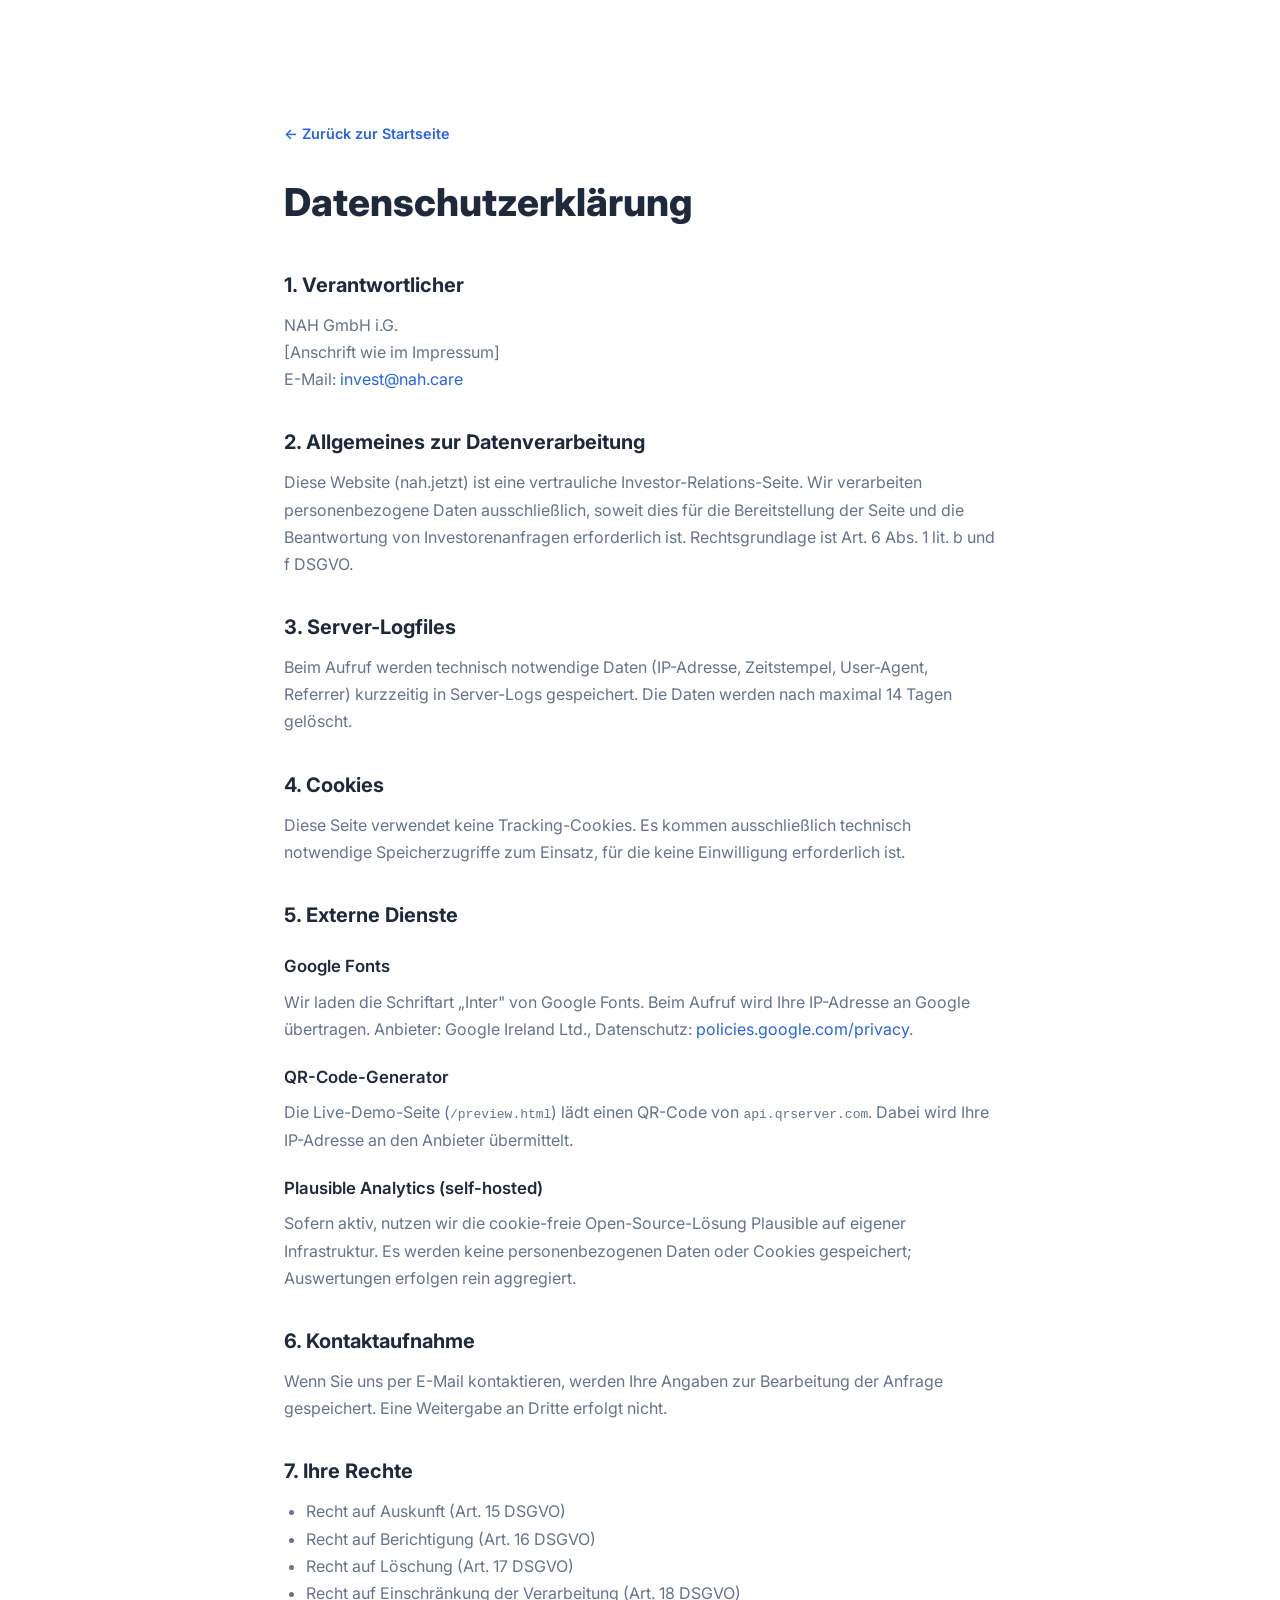
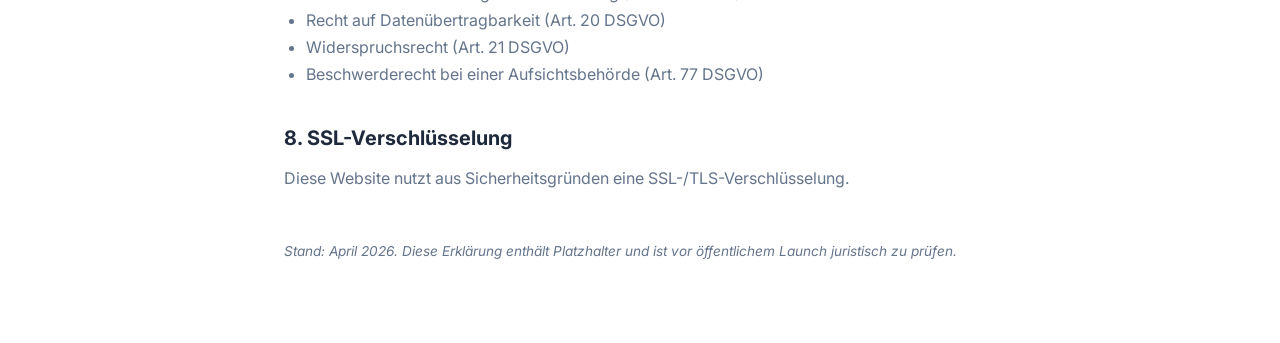
==== datenschutz.html @ 75544317 "Legal pages, OG image, demo mode, Plausible, CI, CLAUDE.md - impressum.html + datenschutz.html (plac" ====
<!DOCTYPE html>
<html lang="de">
<head>
  <meta charset="UTF-8">
  <meta name="viewport" content="width=device-width, initial-scale=1.0">
  <title>Datenschutz | NAH</title>
  <meta name="robots" content="noindex, nofollow">
  <link rel="canonical" href="https://nah.jetzt/datenschutz.html">
  <link href="https://fonts.googleapis.com/css2?family=Inter:wght@400;600;700;800&display=swap" rel="stylesheet">
  <link rel="stylesheet" href="styles.css?v=2">
  <link rel="icon" href="data:image/svg+xml,<svg xmlns='http://www.w3.org/2000/svg' viewBox='0 0 100 100'><text y='.9em' font-size='90'>🚨</text></svg>">
  <style>
    .legal { max-width: 760px; margin: 0 auto; padding: 120px 24px 80px; }
    .legal h1 { font-size: 2.4rem; font-weight: 800; margin-bottom: 24px; }
    .legal h2 { font-size: 1.25rem; font-weight: 700; margin: 32px 0 10px; }
    .legal h3 { font-size: 1.05rem; font-weight: 600; margin: 20px 0 8px; }
    .legal p, .legal li { color: var(--text-muted); line-height: 1.7; }
    .legal ul { padding-left: 22px; margin: 8px 0 12px; }
    .legal a { color: var(--accent); }
    .back { display: inline-block; margin-bottom: 24px; color: var(--text-muted); font-weight: 600; font-size: .9rem; }
    .back::before { content: '← '; }
  </style>
</head>
<body>
  <a href="#main" class="skip-link">Zum Inhalt springen</a>
  <main id="main" class="legal">
    <a class="back" href="index.html">Zurück zur Startseite</a>
    <h1>Datenschutzerklärung</h1>

    <h2>1. Verantwortlicher</h2>
    <p>
      NAH GmbH i.G.<br>
      [Anschrift wie im Impressum]<br>
      E-Mail: <a href="mailto:invest@nah.care">invest@nah.care</a>
    </p>

    <h2>2. Allgemeines zur Datenverarbeitung</h2>
    <p>Diese Website (nah.jetzt) ist eine vertrauliche Investor-Relations-Seite. Wir verarbeiten personenbezogene Daten ausschließlich, soweit dies für die Bereitstellung der Seite und die Beantwortung von Investorenanfragen erforderlich ist. Rechtsgrundlage ist Art. 6 Abs. 1 lit. b und f DSGVO.</p>

    <h2>3. Server-Logfiles</h2>
    <p>Beim Aufruf werden technisch notwendige Daten (IP-Adresse, Zeitstempel, User-Agent, Referrer) kurzzeitig in Server-Logs gespeichert. Die Daten werden nach maximal 14 Tagen gelöscht.</p>

    <h2>4. Cookies</h2>
    <p>Diese Seite verwendet keine Tracking-Cookies. Es kommen ausschließlich technisch notwendige Speicherzugriffe zum Einsatz, für die keine Einwilligung erforderlich ist.</p>

    <h2>5. Externe Dienste</h2>
    <h3>Google Fonts</h3>
    <p>Wir laden die Schriftart „Inter" von Google Fonts. Beim Aufruf wird Ihre IP-Adresse an Google übertragen. Anbieter: Google Ireland Ltd., Datenschutz: <a href="https://policies.google.com/privacy">policies.google.com/privacy</a>.</p>
    <h3>QR-Code-Generator</h3>
    <p>Die Live-Demo-Seite (<code>/preview.html</code>) lädt einen QR-Code von <code>api.qrserver.com</code>. Dabei wird Ihre IP-Adresse an den Anbieter übermittelt.</p>
    <h3>Plausible Analytics (self-hosted)</h3>
    <p>Sofern aktiv, nutzen wir die cookie-freie Open-Source-Lösung Plausible auf eigener Infrastruktur. Es werden keine personenbezogenen Daten oder Cookies gespeichert; Auswertungen erfolgen rein aggregiert.</p>

    <h2>6. Kontaktaufnahme</h2>
    <p>Wenn Sie uns per E-Mail kontaktieren, werden Ihre Angaben zur Bearbeitung der Anfrage gespeichert. Eine Weitergabe an Dritte erfolgt nicht.</p>

    <h2>7. Ihre Rechte</h2>
    <ul>
      <li>Recht auf Auskunft (Art. 15 DSGVO)</li>
      <li>Recht auf Berichtigung (Art. 16 DSGVO)</li>
      <li>Recht auf Löschung (Art. 17 DSGVO)</li>
      <li>Recht auf Einschränkung der Verarbeitung (Art. 18 DSGVO)</li>
      <li>Recht auf Datenübertragbarkeit (Art. 20 DSGVO)</li>
      <li>Widerspruchsrecht (Art. 21 DSGVO)</li>
      <li>Beschwerderecht bei einer Aufsichtsbehörde (Art. 77 DSGVO)</li>
    </ul>

    <h2>8. SSL-Verschlüsselung</h2>
    <p>Diese Website nutzt aus Sicherheitsgründen eine SSL-/TLS-Verschlüsselung.</p>

    <p style="margin-top:48px;font-size:.85rem;">
      <em>Stand: April 2026. Diese Erklärung enthält Platzhalter und ist vor öffentlichem Launch juristisch zu prüfen.</em>
    </p>
  </main>
</body>
</html>
---- styles.css ----
/* ═══════════════════════════════════════════════════════════════════
   NAH Investor Site – Styles
   Light, professional, trust-building design for investors
   ═══════════════════════════════════════════════════════════════════ */

/* ─── Reset & Base ─────────────────────────────────────────────── */
*, *::before, *::after { margin: 0; padding: 0; box-sizing: border-box; }

:root {
  --bg: #ffffff;
  --bg-card: #f8fafc;
  --bg-card-hover: #f1f5f9;
  --bg-surface: #f0f4f8;
  --bg-warm: #fefcf9;
  --text: #1e293b;
  --text-muted: #64748b;
  --text-dim: #94a3b8;
  --accent: #2563eb;
  --accent-light: #3b82f6;
  --accent-soft: #dbeafe;
  --accent-glow: rgba(37, 99, 235, 0.08);
  --gradient: linear-gradient(135deg, #2563eb, #0891b2, #0d9488);
  --gradient-warm: linear-gradient(135deg, #2563eb 0%, #0891b2 50%, #10b981 100%);
  --success: #059669;
  --success-bg: #ecfdf5;
  --warning: #d97706;
  --warning-bg: #fffbeb;
  --danger: #dc2626;
  --danger-bg: #fef2f2;
  --border: #e2e8f0;
  --border-light: #f1f5f9;
  --radius: 12px;
  --radius-lg: 20px;
  --font: 'Inter', -apple-system, BlinkMacSystemFont, 'Segoe UI', sans-serif;
  --max-w: 1200px;
  --transition: 0.3s cubic-bezier(0.4, 0, 0.2, 1);
  --shadow-sm: 0 1px 3px rgba(0,0,0,0.06), 0 1px 2px rgba(0,0,0,0.04);
  --shadow-md: 0 4px 12px rgba(0,0,0,0.06), 0 2px 4px rgba(0,0,0,0.04);
  --shadow-lg: 0 10px 30px rgba(0,0,0,0.08), 0 4px 8px rgba(0,0,0,0.04);
}

html {
  scroll-behavior: smooth;
  -webkit-font-smoothing: antialiased;
}

body {
  font-family: var(--font);
  background: var(--bg);
  color: var(--text);
  line-height: 1.7;
  overflow-x: hidden;
}

a { color: var(--accent); text-decoration: none; transition: color var(--transition); }
a:hover { color: var(--accent-light); }

.skip-link {
  position: absolute; left: -9999px; top: 0;
  background: var(--accent); color: #fff;
  padding: 10px 16px; border-radius: 0 0 8px 0;
  font-weight: 600; z-index: 10000;
}
.skip-link:focus { left: 0; color: #fff; }
:focus-visible { outline: 2px solid var(--accent); outline-offset: 3px; border-radius: 4px; }

.container {
  max-width: var(--max-w);
  margin: 0 auto;
  padding: 0 24px;
}

/* ─── Navigation ───────────────────────────────────────────────── */
.nav {
  position: fixed;
  top: 0; left: 0; right: 0;
  z-index: 100;
  padding: 16px 0;
  transition: all var(--transition);
  background: rgba(255, 255, 255, 0.7);
  backdrop-filter: blur(12px);
}
.nav.scrolled {
  background: rgba(255, 255, 255, 0.95);
  backdrop-filter: blur(20px);
  border-bottom: 1px solid var(--border);
  padding: 10px 0;
  box-shadow: var(--shadow-sm);
}
.nav-inner {
  max-width: var(--max-w);
  margin: 0 auto;
  padding: 0 24px;
  display: flex;
  align-items: center;
  justify-content: space-between;
}
.nav-logo {
  display: flex;
  align-items: center;
  gap: 10px;
  text-decoration: none;
  color: var(--text);
}
.logo-icon {
  display: flex;
  align-items: center;
  justify-content: center;
  width: 36px; height: 36px;
  background: var(--gradient);
  border-radius: 8px;
  font-weight: 900;
  font-size: 20px;
  color: white;
}
.logo-text {
  font-weight: 800;
  font-size: 22px;
  letter-spacing: -0.5px;
  color: var(--text);
}
.nav-links {
  display: flex;
  align-items: center;
  gap: 28px;
}
.nav-links a {
  color: var(--text-muted);
  font-size: 14px;
  font-weight: 500;
  transition: color var(--transition);
}
.nav-links a:hover { color: var(--text); }
.nav-cta {
  background: var(--accent) !important;
  color: white !important;
  padding: 8px 20px;
  border-radius: 8px;
  font-weight: 600 !important;
}
.nav-cta:hover { background: var(--accent-light) !important; }
.nav-mobile-toggle {
  display: none;
  flex-direction: column;
  gap: 5px;
  background: none;
  border: none;
  cursor: pointer;
  padding: 8px;
}
.nav-mobile-toggle span {
  display: block;
  width: 24px; height: 2px;
  background: var(--text);
  border-radius: 2px;
}

/* ─── Hero ──────────────────────────────────────────────────────── */
.hero {
  position: relative;
  padding: 180px 0 100px;
  text-align: center;
  overflow: hidden;
  background: linear-gradient(180deg, #f0f7ff 0%, #ffffff 100%);
}
.hero-bg-pattern {
  position: absolute;
  top: 0; left: 0; right: 0; bottom: 0;
  background:
    radial-gradient(ellipse 80% 50% at 50% -20%, rgba(37,99,235,0.07), transparent),
    radial-gradient(ellipse 60% 40% at 70% 100%, rgba(8,145,178,0.05), transparent);
  pointer-events: none;
}
.hero-content { position: relative; z-index: 1; }
.hero-badge {
  display: inline-block;
  padding: 6px 16px;
  background: var(--success-bg);
  border: 1px solid rgba(5,150,105,0.2);
  border-radius: 50px;
  font-size: 13px;
  font-weight: 600;
  color: var(--success);
  letter-spacing: 0.5px;
  text-transform: uppercase;
  margin-bottom: 32px;
}
.hero h1 {
  font-size: clamp(36px, 5vw, 64px);
  font-weight: 800;
  line-height: 1.15;
  letter-spacing: -1.5px;
  margin-bottom: 24px;
  color: var(--text);
}
.gradient-text {
  background: var(--gradient);
  -webkit-background-clip: text;
  -webkit-text-fill-color: transparent;
  background-clip: text;
}
.hero-sub {
  max-width: 640px;
  margin: 0 auto 40px;
  font-size: 18px;
  color: var(--text-muted);
  line-height: 1.7;
}
.hero-actions {
  display: flex;
  gap: 16px;
  justify-content: center;
  margin-bottom: 64px;
}
.hero-stats {
  display: grid;
  grid-template-columns: repeat(4, 1fr);
  gap: 32px;
  max-width: 700px;
  margin: 0 auto;
  padding-top: 48px;
  border-top: 1px solid var(--border);
}
.stat { text-align: center; }
.stat-value {
  display: block;
  font-size: 32px;
  font-weight: 800;
  color: var(--text);
  letter-spacing: -1px;
}
.stat-label {
  font-size: 13px;
  color: var(--text-dim);
  text-transform: uppercase;
  letter-spacing: 0.5px;
}

/* ─── Buttons ──────────────────────────────────────────────────── */
.btn {
  display: inline-flex;
  align-items: center;
  gap: 8px;
  padding: 12px 28px;
  border-radius: 10px;
  font-size: 15px;
  font-weight: 600;
  cursor: pointer;
  transition: all var(--transition);
  text-decoration: none;
  border: none;
}
.btn-primary {
  background: var(--accent);
  color: white;
  box-shadow: 0 4px 16px rgba(37,99,235,0.25);
}
.btn-primary:hover {
  background: var(--accent-light);
  color: white;
  transform: translateY(-2px);
  box-shadow: 0 6px 24px rgba(37,99,235,0.3);
}
.btn-ghost {
  background: transparent;
  color: var(--text-muted);
  border: 1px solid var(--border);
}
.btn-ghost:hover {
  color: var(--text);
  border-color: #cbd5e1;
  background: var(--bg-card);
}
.btn-lg { padding: 16px 36px; font-size: 17px; }

/* ─── Sections ─────────────────────────────────────────────────── */
.section {
  padding: 100px 0;
  opacity: 0;
  transform: translateY(30px);
  transition: opacity 0.8s ease, transform 0.8s ease;
}
.section.visible {
  opacity: 1;
  transform: translateY(0);
}
.section-dark { background: var(--bg-surface); }
.section-label {
  font-size: 13px;
  font-weight: 700;
  text-transform: uppercase;
  letter-spacing: 2px;
  color: var(--accent);
  margin-bottom: 16px;
}
.section h2 {
  font-size: clamp(28px, 4vw, 44px);
  font-weight: 800;
  line-height: 1.2;
  letter-spacing: -1px;
  margin-bottom: 24px;
  color: var(--text);
}
.section-sub {
  font-size: 18px;
  color: var(--text-muted);
  max-width: 600px;
  margin-bottom: 56px;
}

/* ─── Problem ──────────────────────────────────────────────────── */
.problem-grid {
  display: grid;
  grid-template-columns: repeat(3, 1fr);
  gap: 24px;
  margin: 56px 0 48px;
}
.problem-card {
  background: var(--bg);
  border: 1px solid var(--border);
  border-radius: var(--radius-lg);
  padding: 40px 32px;
  transition: all var(--transition);
  box-shadow: var(--shadow-sm);
}
.problem-card:hover {
  border-color: #cbd5e1;
  transform: translateY(-4px);
  box-shadow: var(--shadow-md);
}
.problem-number {
  font-size: 48px;
  font-weight: 900;
  background: var(--gradient);
  -webkit-background-clip: text;
  -webkit-text-fill-color: transparent;
  margin-bottom: 16px;
}
.problem-card p { color: var(--text-muted); font-size: 16px; }
.problem-card cite {
  display: block;
  margin-top: 16px;
  font-size: 12px;
  color: var(--text-dim);
  font-style: normal;
}
.problem-insight {
  display: flex;
  gap: 20px;
  align-items: flex-start;
  background: var(--danger-bg);
  border: 1px solid rgba(220,38,38,0.15);
  border-radius: var(--radius);
  padding: 28px;
}
.insight-icon {
  flex-shrink: 0;
  width: 40px; height: 40px;
  display: flex;
  align-items: center;
  justify-content: center;
  background: rgba(220,38,38,0.1);
  color: var(--danger);
  border-radius: 10px;
  font-weight: 800;
  font-size: 18px;
}
.problem-insight p { color: var(--text-muted); font-size: 15px; line-height: 1.7; }
.problem-insight strong { color: var(--text); }

/* ─── Features ─────────────────────────────────────────────────── */
.features-grid {
  display: grid;
  grid-template-columns: repeat(3, 1fr);
  gap: 24px;
}
.feature-card {
  background: var(--bg);
  border: 1px solid var(--border);
  border-radius: var(--radius-lg);
  padding: 36px 28px;
  transition: all var(--transition);
  position: relative;
  box-shadow: var(--shadow-sm);
}
.feature-card:hover {
  border-color: #cbd5e1;
  transform: translateY(-4px);
  box-shadow: var(--shadow-md);
}
.feature-highlight {
  grid-column: 1 / -1;
  background: linear-gradient(135deg, rgba(37,99,235,0.04), rgba(8,145,178,0.04));
  border-color: rgba(37,99,235,0.2);
  display: flex;
  gap: 24px;
  align-items: flex-start;
}
.feature-icon { font-size: 32px; margin-bottom: 16px; flex-shrink: 0; }
.feature-card h3 {
  font-size: 18px;
  font-weight: 700;
  margin-bottom: 10px;
  color: var(--text);
}
.feature-card p { color: var(--text-muted); font-size: 15px; }
.feature-tag {
  position: absolute;
  top: 16px; right: 16px;
  padding: 4px 12px;
  background: var(--accent);
  color: white;
  border-radius: 6px;
  font-size: 11px;
  font-weight: 700;
  letter-spacing: 0.5px;
}

/* ─── Steps ────────────────────────────────────────────────────── */
.steps-visual {
  display: flex;
  flex-direction: column;
  gap: 0;
  max-width: 600px;
  margin: 56px auto 0;
}
.step-item {
  display: flex;
  gap: 24px;
  align-items: flex-start;
}
.step-number {
  flex-shrink: 0;
  width: 48px; height: 48px;
  display: flex;
  align-items: center;
  justify-content: center;
  background: var(--accent);
  border-radius: 14px;
  font-size: 20px;
  font-weight: 800;
  color: white;
}
.step-content h3 { font-size: 18px; font-weight: 700; margin-bottom: 6px; color: var(--text); }
.step-content p { color: var(--text-muted); font-size: 15px; }
.step-connector {
  width: 2px;
  height: 32px;
  background: rgba(37,99,235,0.15);
  margin-left: 23px;
}

/* ─── Market ───────────────────────────────────────────────────── */
.market-grid {
  display: grid;
  grid-template-columns: repeat(3, 1fr);
  gap: 24px;
  margin: 48px 0;
}
.market-card {
  background: var(--bg);
  border: 1px solid var(--border);
  border-radius: var(--radius-lg);
  padding: 36px 28px;
  text-align: center;
  box-shadow: var(--shadow-sm);
}
.market-label {
  font-size: 12px;
  font-weight: 700;
  text-transform: uppercase;
  letter-spacing: 2px;
  color: var(--accent);
  margin-bottom: 8px;
}
.market-value {
  font-size: 36px;
  font-weight: 900;
  color: var(--text);
  letter-spacing: -1px;
  margin-bottom: 12px;
}
.market-card p { color: var(--text-muted); font-size: 14px; }
.market-drivers {
  background: var(--bg);
  border: 1px solid var(--border);
  border-radius: var(--radius-lg);
  padding: 36px;
  box-shadow: var(--shadow-sm);
}
.market-drivers h3 {
  font-size: 16px;
  font-weight: 700;
  margin-bottom: 20px;
  color: var(--text);
}
.driver-list {
  display: grid;
  grid-template-columns: 1fr 1fr;
  gap: 16px;
}
.driver {
  display: flex;
  align-items: center;
  gap: 12px;
  font-size: 15px;
  color: var(--text-muted);
}
.driver-icon { font-size: 20px; }

/* ─── Competitive Moat ─────────────────────────────────────────── */
.moat-table {
  margin-top: 48px;
  border-radius: var(--radius-lg);
  overflow: hidden;
  border: 1px solid var(--border);
  box-shadow: var(--shadow-sm);
}
.moat-header, .moat-row {
  display: grid;
  grid-template-columns: 2fr 1.5fr 1fr 1fr 1fr;
  gap: 1px;
}
.moat-header {
  background: var(--bg-surface);
}
.moat-header .moat-col {
  padding: 16px 20px;
  font-size: 13px;
  font-weight: 700;
  text-transform: uppercase;
  letter-spacing: 0.5px;
  color: var(--text-dim);
}
.moat-header .moat-us {
  color: var(--accent);
}
.moat-row {
  border-top: 1px solid var(--border-light);
}
.moat-row .moat-col {
  padding: 14px 20px;
  font-size: 14px;
  color: var(--text-muted);
  background: var(--bg);
}
.moat-row .moat-us {
  color: var(--success);
  font-weight: 600;
  background: var(--success-bg);
}
.moat-row .moat-no { color: var(--text-dim); }
.moat-row .moat-partial { color: var(--warning); }

/* ─── Traction ─────────────────────────────────────────────────── */
.traction-grid {
  display: grid;
  grid-template-columns: repeat(4, 1fr);
  gap: 24px;
  margin: 48px 0;
}
.traction-card {
  background: var(--bg);
  border: 1px solid var(--border);
  border-radius: var(--radius-lg);
  padding: 32px 24px;
  text-align: center;
  box-shadow: var(--shadow-sm);
}
.traction-icon { font-size: 28px; margin-bottom: 16px; }
.traction-value {
  font-size: 28px;
  font-weight: 800;
  color: var(--text);
  letter-spacing: -0.5px;
}
.traction-label {
  font-size: 13px;
  color: var(--text-dim);
  text-transform: uppercase;
  letter-spacing: 0.5px;
  margin-bottom: 12px;
}
.traction-card p { color: var(--text-muted); font-size: 13px; }

.tech-stack {
  background: var(--bg);
  border: 1px solid var(--border);
  border-radius: var(--radius-lg);
  padding: 32px;
  text-align: center;
  box-shadow: var(--shadow-sm);
}
.tech-stack h3 { font-size: 14px; color: var(--text-dim); margin-bottom: 20px; text-transform: uppercase; letter-spacing: 1px; }
.tech-pills { display: flex; flex-wrap: wrap; gap: 10px; justify-content: center; }
.tech-pills span {
  padding: 6px 16px;
  background: var(--accent-soft);
  border: 1px solid rgba(37,99,235,0.12);
  border-radius: 50px;
  font-size: 13px;
  color: var(--accent);
  font-weight: 500;
}

/* ─── Business Model ───────────────────────────────────────────── */
.biz-grid {
  display: grid;
  grid-template-columns: repeat(3, 1fr);
  gap: 24px;
  margin-top: 48px;
}
.biz-card {
  background: var(--bg);
  border: 1px solid var(--border);
  border-radius: var(--radius-lg);
  padding: 36px 28px;
  transition: all var(--transition);
  box-shadow: var(--shadow-sm);
}
.biz-card:hover { transform: translateY(-4px); box-shadow: var(--shadow-md); }
.biz-highlight {
  border-color: rgba(37,99,235,0.3);
  background: linear-gradient(135deg, rgba(37,99,235,0.03), rgba(8,145,178,0.03));
  box-shadow: var(--shadow-md);
}
.biz-tier {
  font-size: 11px;
  font-weight: 700;
  text-transform: uppercase;
  letter-spacing: 1.5px;
  color: var(--accent);
  margin-bottom: 8px;
}
.biz-card h3 { font-size: 20px; margin-bottom: 12px; color: var(--text); }
.biz-card p { color: var(--text-muted); font-size: 14px; margin-bottom: 20px; }
.biz-price {
  font-size: 18px;
  font-weight: 700;
  color: var(--text);
  padding-top: 16px;
  border-top: 1px solid var(--border);
}

/* ─── Team ─────────────────────────────────────────────────────── */
.team-grid {
  display: grid;
  grid-template-columns: repeat(2, 1fr);
  gap: 24px;
  max-width: 700px;
  margin: 0 auto;
}
.team-card {
  background: var(--bg);
  border: 1px solid var(--border);
  border-radius: var(--radius-lg);
  padding: 36px 28px;
  text-align: center;
  box-shadow: var(--shadow-sm);
}
.team-avatar {
  width: 72px; height: 72px;
  border-radius: 50%;
  background: var(--gradient);
  display: flex;
  align-items: center;
  justify-content: center;
  font-size: 28px;
  font-weight: 800;
  color: white;
  margin: 0 auto 20px;
}
.team-card h3 { font-size: 18px; margin-bottom: 10px; color: var(--text); }
.team-card p { color: var(--text-muted); font-size: 14px; }

/* ─── Ask / Investment ─────────────────────────────────────────── */
.ask-grid {
  display: grid;
  grid-template-columns: 1fr 1fr;
  gap: 48px;
  margin-top: 48px;
}
.ask-use h3, .ask-milestones h3 {
  font-size: 16px;
  font-weight: 700;
  margin-bottom: 24px;
  color: var(--text);
}
.use-bar {
  display: flex;
  flex-direction: column;
  gap: 12px;
}
.use-segment {
  display: flex;
  justify-content: space-between;
  align-items: center;
  padding: 14px 20px;
  background: var(--bg-card);
  border-radius: var(--radius);
  border-left: 4px solid var(--color);
  font-size: 14px;
}
.use-segment span { color: var(--text-muted); }
.use-segment strong { color: var(--text); font-size: 16px; }
.milestone-list {
  list-style: none;
  display: flex;
  flex-direction: column;
  gap: 16px;
}
.milestone-list li {
  display: flex;
  gap: 16px;
  align-items: flex-start;
  font-size: 15px;
  color: var(--text-muted);
}
.ms-q {
  flex-shrink: 0;
  padding: 4px 10px;
  background: var(--accent-soft);
  border: 1px solid rgba(37,99,235,0.15);
  border-radius: 6px;
  font-size: 12px;
  font-weight: 700;
  color: var(--accent);
}

/* ─── CTA ──────────────────────────────────────────────────────── */
.section-cta {
  text-align: center;
  background: linear-gradient(135deg, rgba(37,99,235,0.04), rgba(8,145,178,0.04));
  border-top: 1px solid rgba(37,99,235,0.1);
  opacity: 1;
  transform: none;
}
.section-cta h2 { font-size: 36px; margin-bottom: 16px; }
.section-cta p {
  color: var(--text-muted);
  max-width: 500px;
  margin: 0 auto 32px;
}
.cta-actions {
  display: flex;
  gap: 16px;
  justify-content: center;
  margin-bottom: 24px;
}
.cta-note {
  font-size: 13px;
  color: var(--text-dim);
}

/* ─── Footer ───────────────────────────────────────────────────── */
.footer {
  padding: 48px 0;
  border-top: 1px solid var(--border);
  background: var(--bg-surface);
}
.footer-inner {
  display: flex;
  justify-content: space-between;
  align-items: center;
}
.footer-brand {
  display: flex;
  align-items: center;
  gap: 10px;
}
.footer-tagline {
  color: var(--text-dim);
  font-size: 13px;
  margin-left: 4px;
}
.footer-legal { text-align: right; }
.footer-legal p { font-size: 13px; color: var(--text-dim); }
.footer-disclaimer { font-size: 11px; margin-top: 4px; }

/* ─── Responsive ───────────────────────────────────────────────── */
@media (max-width: 900px) {
  .hero { padding: 140px 0 60px; }
  .hero-stats { grid-template-columns: repeat(2, 1fr); gap: 20px; }
  .problem-grid,
  .features-grid,
  .market-grid,
  .traction-grid,
  .biz-grid { grid-template-columns: 1fr; }
  .feature-highlight { flex-direction: column; }
  .moat-table { overflow-x: auto; }
  .moat-header, .moat-row { min-width: 600px; }
  .ask-grid { grid-template-columns: 1fr; gap: 32px; }
  .driver-list { grid-template-columns: 1fr; }
  .team-grid { grid-template-columns: 1fr; }
  .footer-inner { flex-direction: column; gap: 20px; text-align: center; }
  .footer-legal { text-align: center; }

  .nav-links {
    display: none;
    position: absolute;
    top: 100%; left: 0; right: 0;
    flex-direction: column;
    background: rgba(255,255,255,0.98);
    backdrop-filter: blur(20px);
    padding: 20px;
    gap: 16px;
    border-bottom: 1px solid var(--border);
  }
  .nav-links.open { display: flex; }
  .nav-mobile-toggle { display: flex; }
  .hero-actions { flex-direction: column; align-items: center; }
  .cta-actions { flex-direction: column; align-items: center; }
}

@media (max-width: 480px) {
  .hero h1 { font-size: 28px; letter-spacing: -0.5px; }
  .hero-sub { font-size: 16px; }
  .section { padding: 64px 0; }
  .section h2 { font-size: 24px; }
  .problem-number { font-size: 36px; }
  .market-value { font-size: 28px; }
}
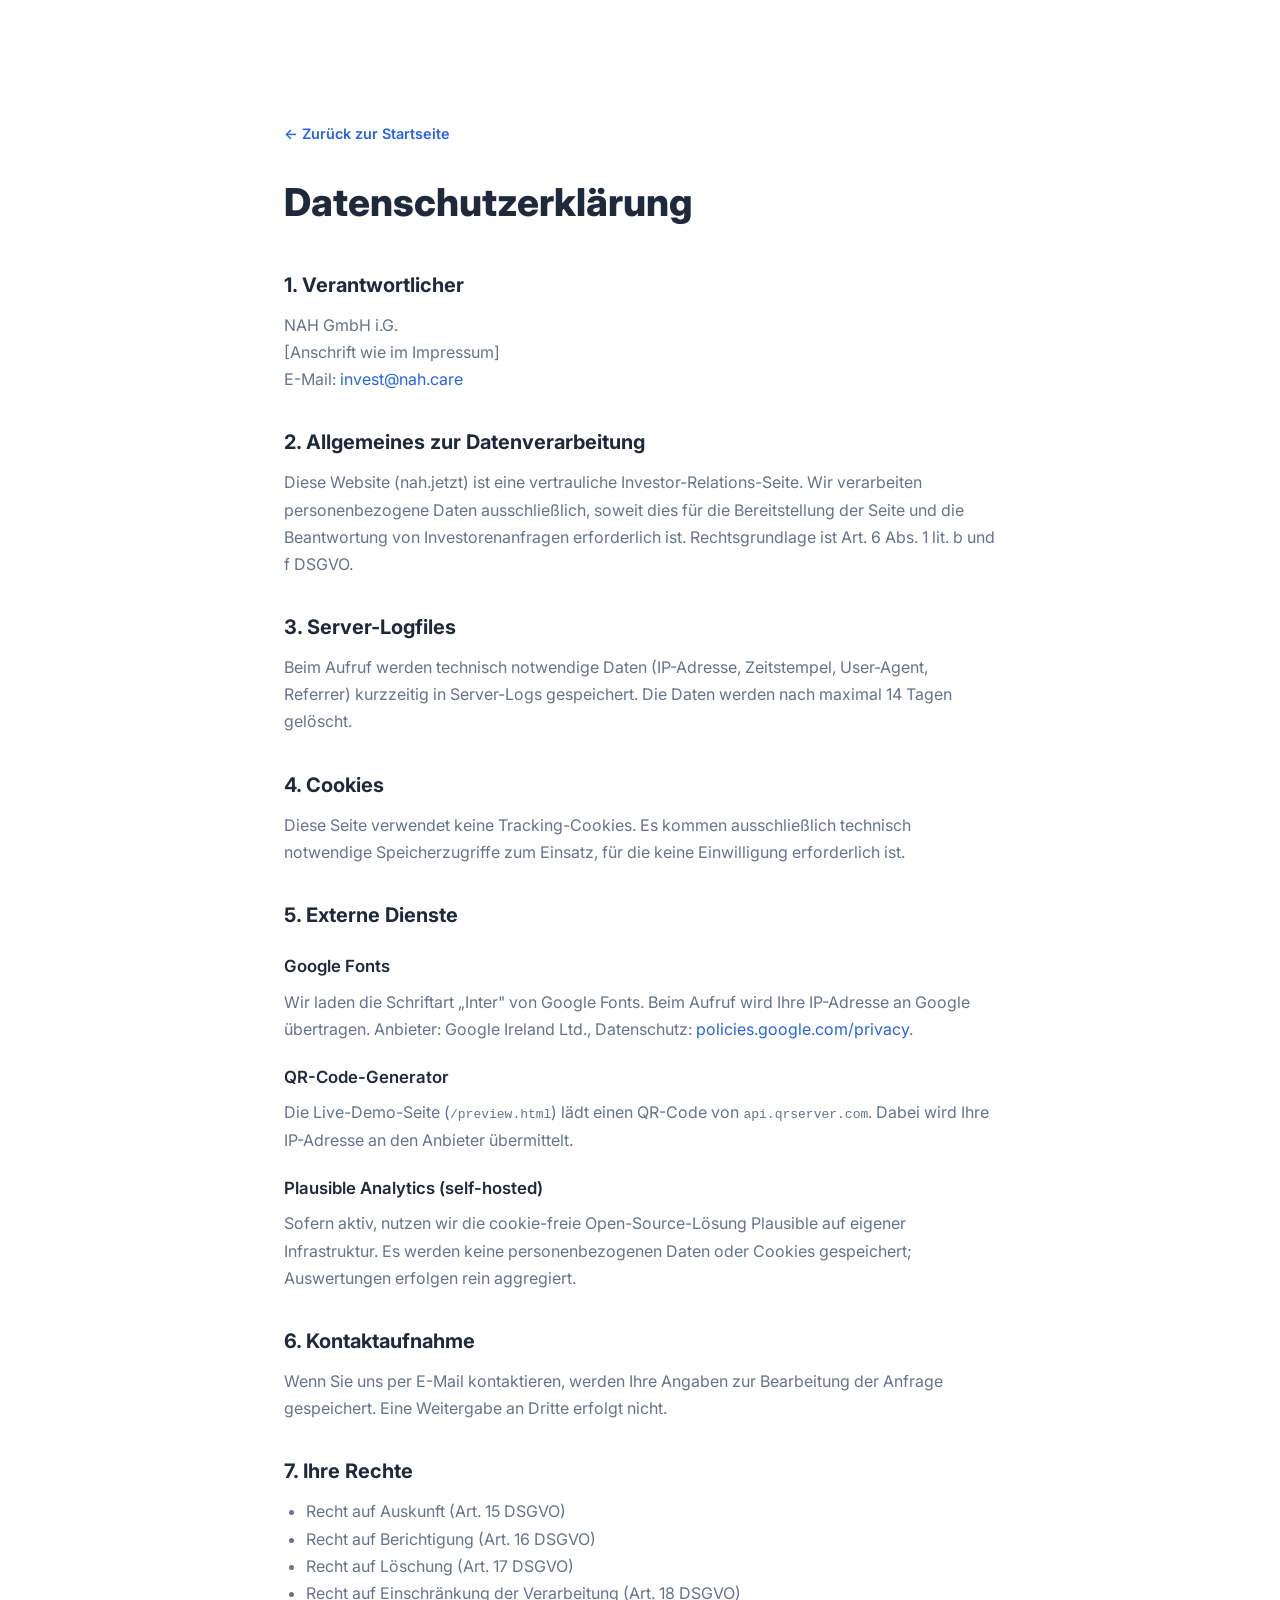
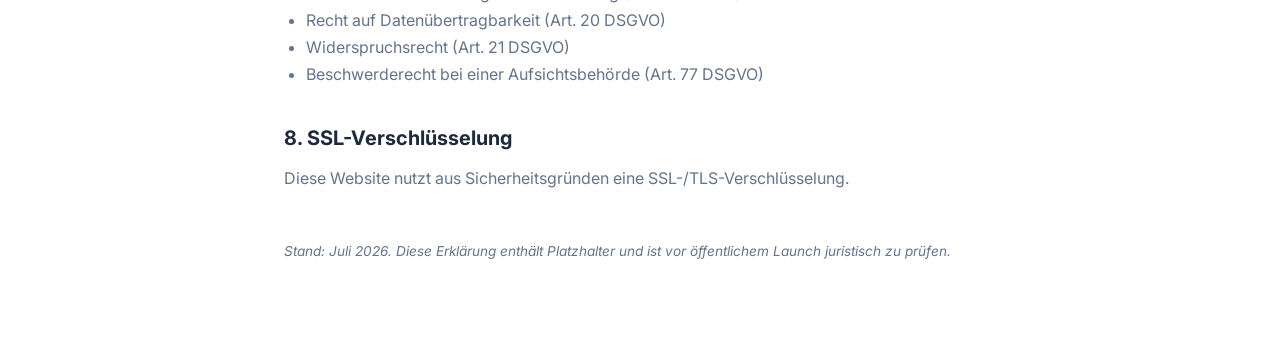
==== commit d1bc1b20: "fix: Re-Audit — Lighthouse-A11y-Gate, akut.jetzt-Reste, WCAG-AA-Kontrast Behebt die im frischen Re-A" ====
--- a/datenschutz.html
+++ b/datenschutz.html
@@ -6,8 +6,23 @@
   <title>Datenschutz | NAH</title>
   <meta name="robots" content="noindex, nofollow">
   <link rel="canonical" href="https://nah.jetzt/datenschutz.html">
+  <!-- Open Graph -->
+  <meta property="og:type" content="website">
+  <meta property="og:site_name" content="NAH – Notfall Assistent Hilfe">
+  <meta property="og:title" content="Datenschutz | NAH">
+  <meta property="og:description" content="Datenschutzerklärung der NAH-Notfall-Plattform.">
+  <meta property="og:url" content="https://nah.jetzt/datenschutz.html">
+  <meta property="og:locale" content="de_DE">
+  <meta property="og:image" content="https://nah.jetzt/og-image.svg">
+  <meta property="og:image:width" content="1200">
+  <meta property="og:image:height" content="630">
+  <!-- Twitter -->
+  <meta name="twitter:card" content="summary_large_image">
+  <meta name="twitter:title" content="Datenschutz | NAH">
+  <meta name="twitter:description" content="Datenschutzerklärung der NAH-Notfall-Plattform.">
+  <meta name="twitter:image" content="https://nah.jetzt/og-image.svg">
   <link href="https://fonts.googleapis.com/css2?family=Inter:wght@400;600;700;800&display=swap" rel="stylesheet">
-  <link rel="stylesheet" href="styles.css?v=2">
+  <link rel="stylesheet" href="styles.css?v=3">
   <link rel="icon" href="data:image/svg+xml,<svg xmlns='http://www.w3.org/2000/svg' viewBox='0 0 100 100'><text y='.9em' font-size='90'>🚨</text></svg>">
   <style>
     .legal { max-width: 760px; margin: 0 auto; padding: 120px 24px 80px; }
@@ -69,7 +84,7 @@
     <p>Diese Website nutzt aus Sicherheitsgründen eine SSL-/TLS-Verschlüsselung.</p>
 
     <p style="margin-top:48px;font-size:.85rem;">
-      <em>Stand: April 2026. Diese Erklärung enthält Platzhalter und ist vor öffentlichem Launch juristisch zu prüfen.</em>
+      <em>Stand: Juli 2026. Diese Erklärung enthält Platzhalter und ist vor öffentlichem Launch juristisch zu prüfen.</em>
     </p>
   </main>
 </body>
--- a/styles.css
+++ b/styles.css
@@ -14,7 +14,7 @@
   --bg-warm: #fefcf9;
   --text: #1e293b;
   --text-muted: #64748b;
-  --text-dim: #94a3b8;
+  --text-dim: #64748b;
   --accent: #2563eb;
   --accent-light: #3b82f6;
   --accent-soft: #dbeafe;
@@ -23,7 +23,7 @@
   --gradient-warm: linear-gradient(135deg, #2563eb 0%, #0891b2 50%, #10b981 100%);
   --success: #059669;
   --success-bg: #ecfdf5;
-  --warning: #d97706;
+  --warning: #b45309;
   --warning-bg: #fffbeb;
   --danger: #dc2626;
   --danger-bg: #fef2f2;
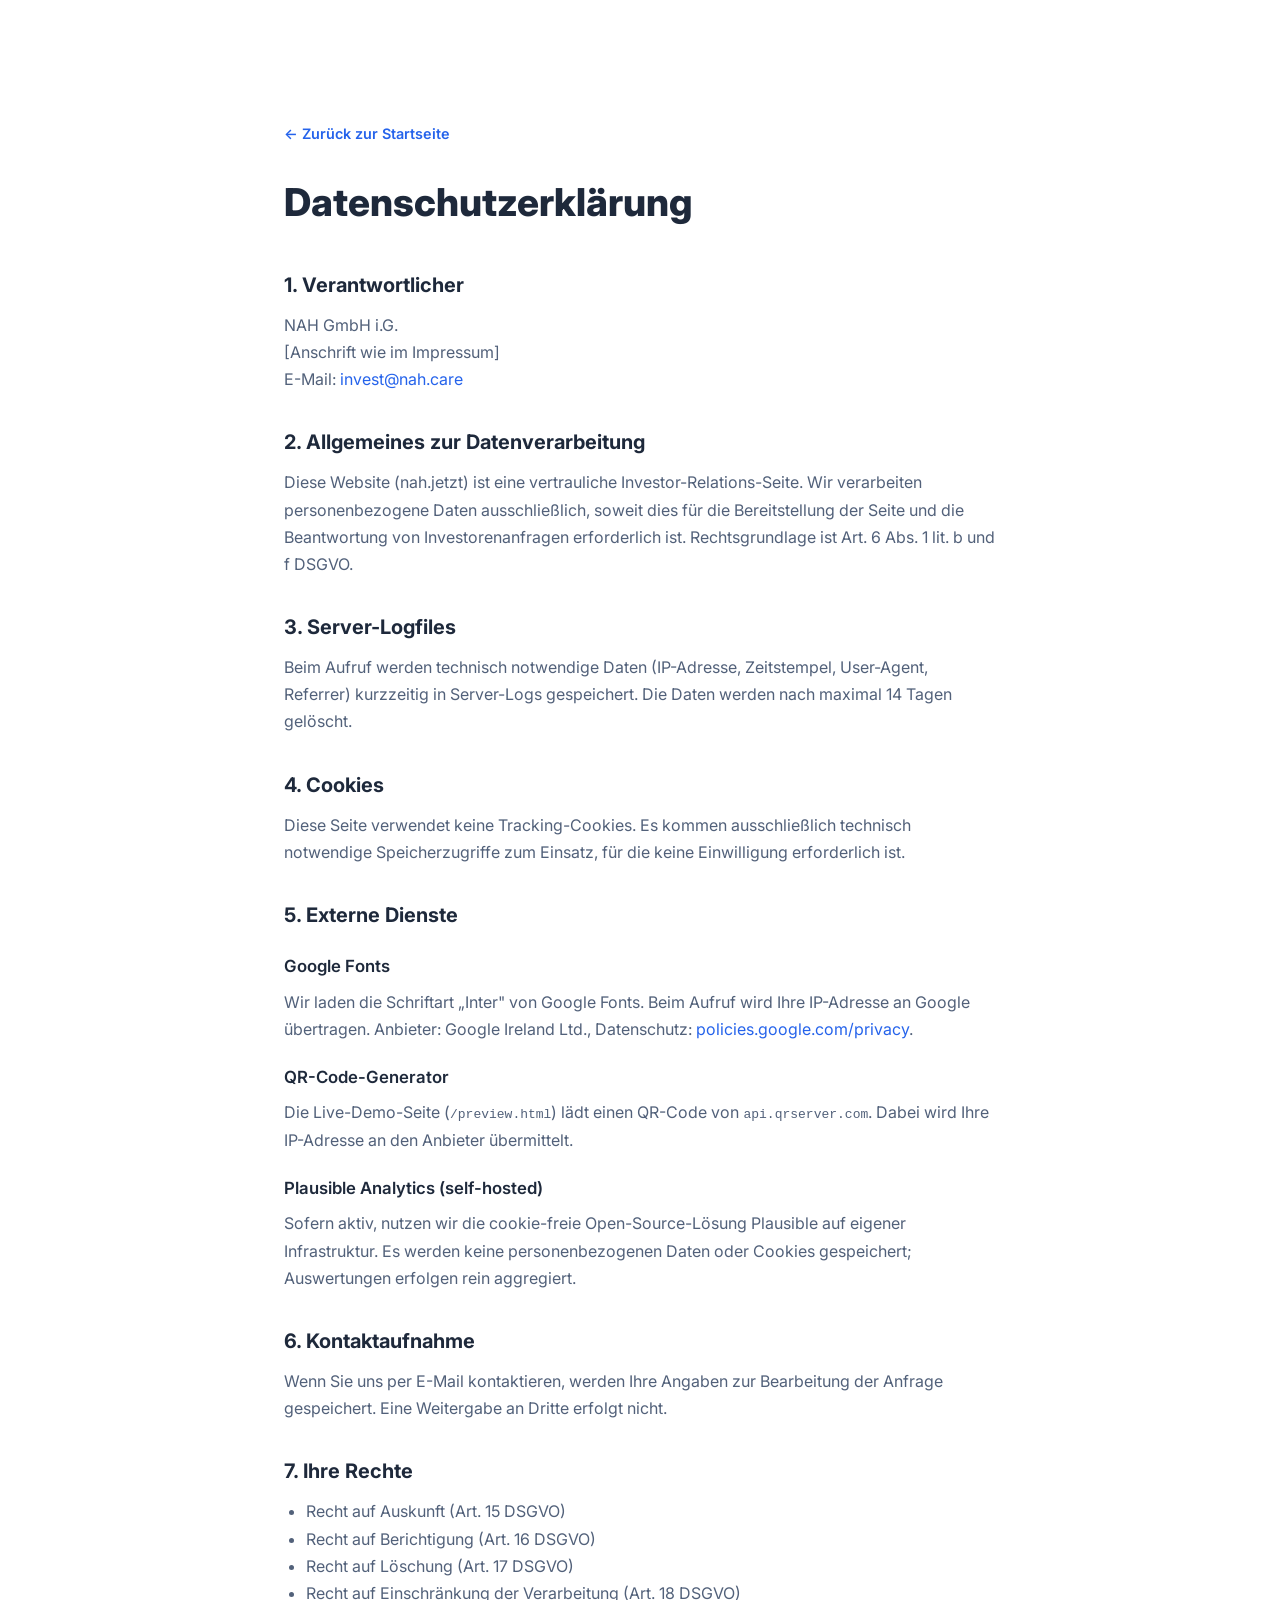
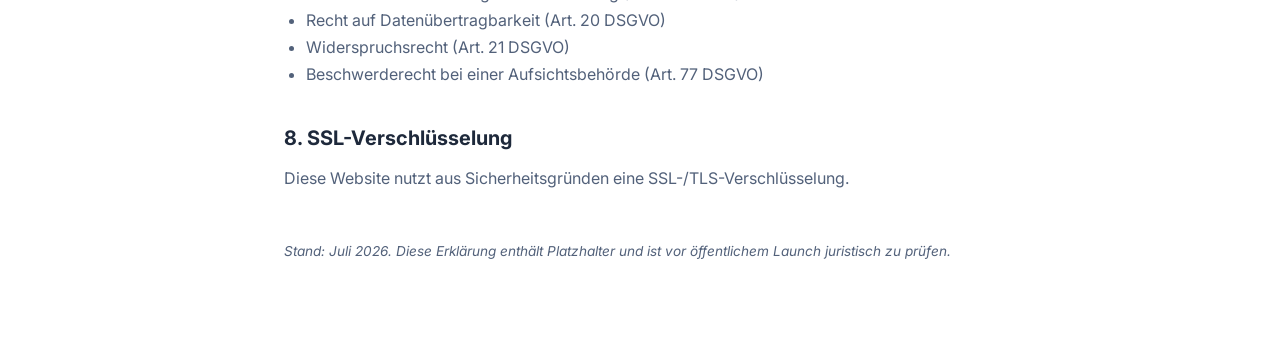
==== commit 1825c4ef: "fix: echte Accessibility-Regression beheben, die das neue Lighthouse-Gate aufgedeckt hat Das Entfern" ====
--- a/datenschutz.html
+++ b/datenschutz.html
@@ -22,7 +22,7 @@
   <meta name="twitter:description" content="Datenschutzerklärung der NAH-Notfall-Plattform.">
   <meta name="twitter:image" content="https://nah.jetzt/og-image.svg">
   <link href="https://fonts.googleapis.com/css2?family=Inter:wght@400;600;700;800&display=swap" rel="stylesheet">
-  <link rel="stylesheet" href="styles.css?v=3">
+  <link rel="stylesheet" href="styles.css?v=4">
   <link rel="icon" href="data:image/svg+xml,<svg xmlns='http://www.w3.org/2000/svg' viewBox='0 0 100 100'><text y='.9em' font-size='90'>🚨</text></svg>">
   <style>
     .legal { max-width: 760px; margin: 0 auto; padding: 120px 24px 80px; }
--- a/styles.css
+++ b/styles.css
@@ -13,15 +13,15 @@
   --bg-surface: #f0f4f8;
   --bg-warm: #fefcf9;
   --text: #1e293b;
-  --text-muted: #64748b;
-  --text-dim: #64748b;
+  --text-muted: #52617a;
+  --text-dim: #475569;
   --accent: #2563eb;
   --accent-light: #3b82f6;
   --accent-soft: #dbeafe;
   --accent-glow: rgba(37, 99, 235, 0.08);
   --gradient: linear-gradient(135deg, #2563eb, #0891b2, #0d9488);
   --gradient-warm: linear-gradient(135deg, #2563eb 0%, #0891b2 50%, #10b981 100%);
-  --success: #059669;
+  --success: #047857;
   --success-bg: #ecfdf5;
   --warning: #b45309;
   --warning-bg: #fffbeb;
@@ -775,6 +775,7 @@
 }
 .footer-legal { text-align: right; }
 .footer-legal p { font-size: 13px; color: var(--text-dim); }
+.footer-legal p a { text-decoration: underline; text-underline-offset: 2px; }
 .footer-disclaimer { font-size: 11px; margin-top: 4px; }
 
 /* ─── Responsive ───────────────────────────────────────────────── */
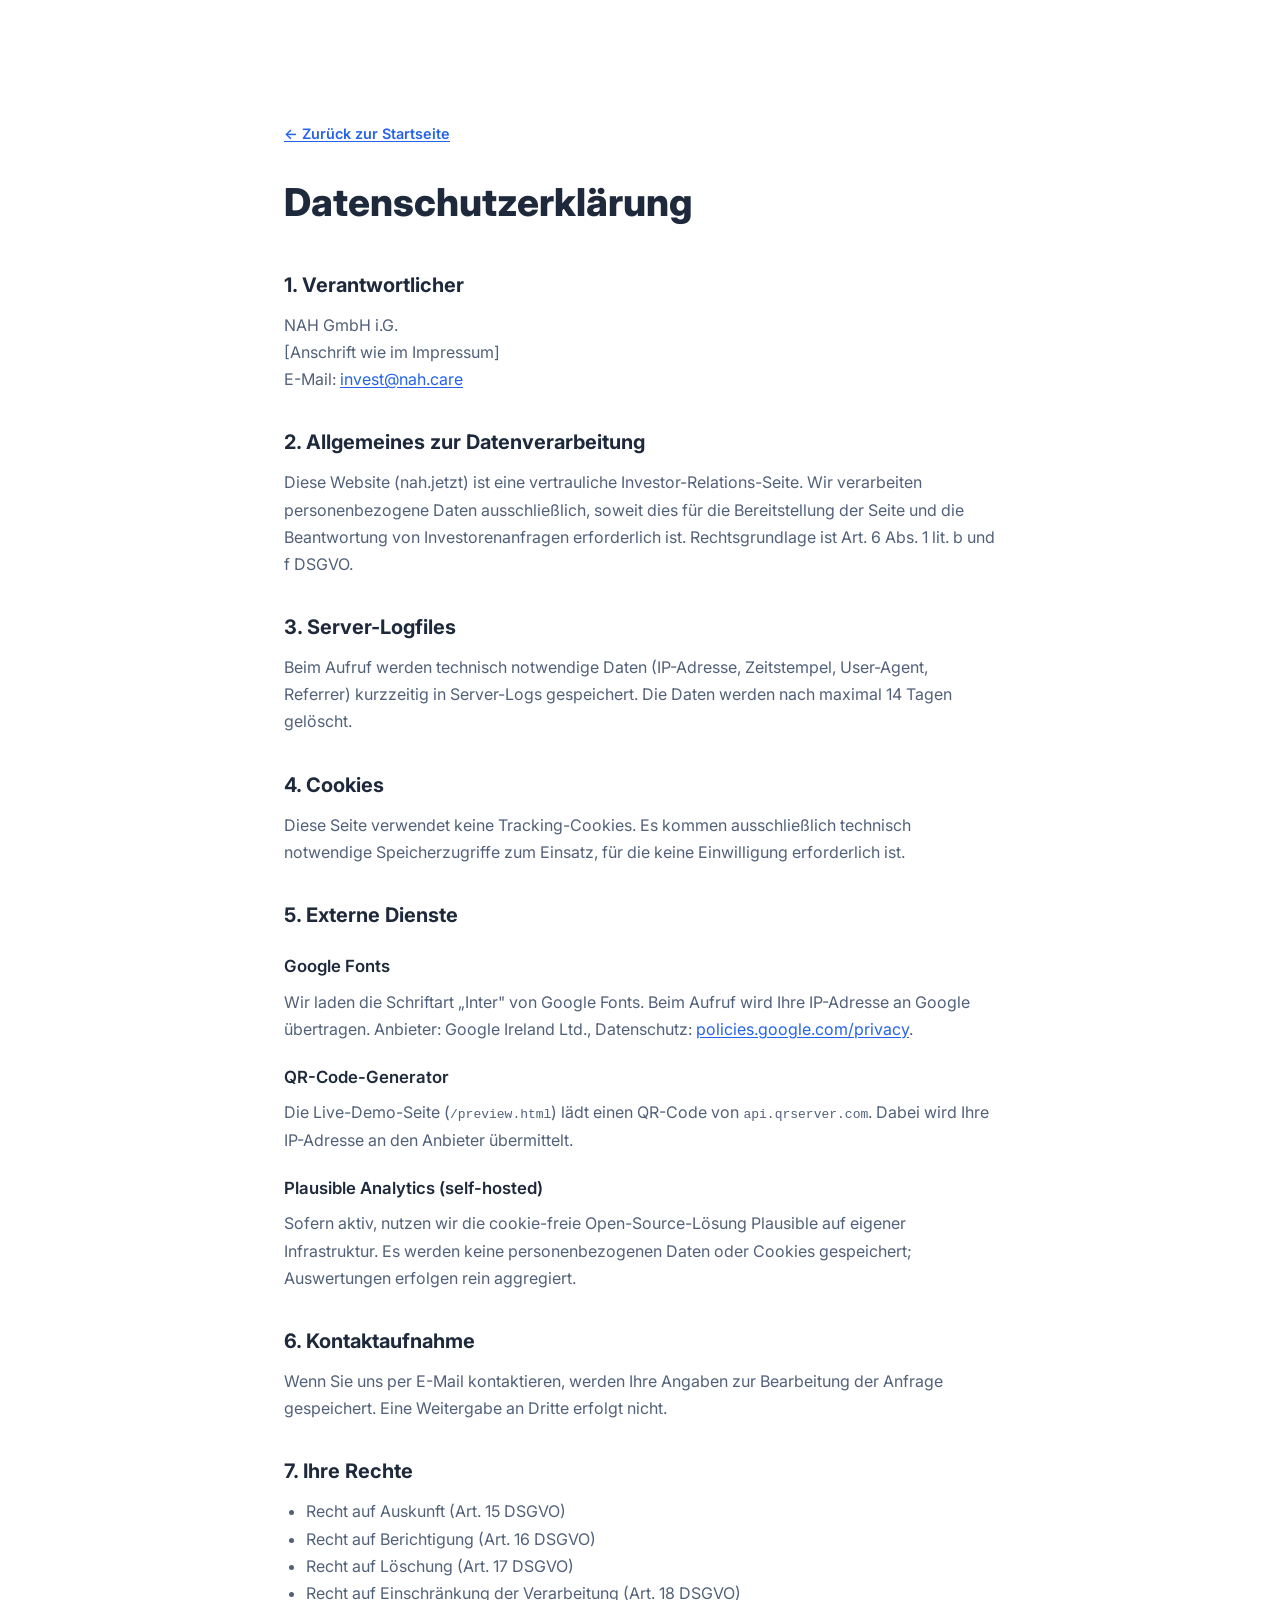
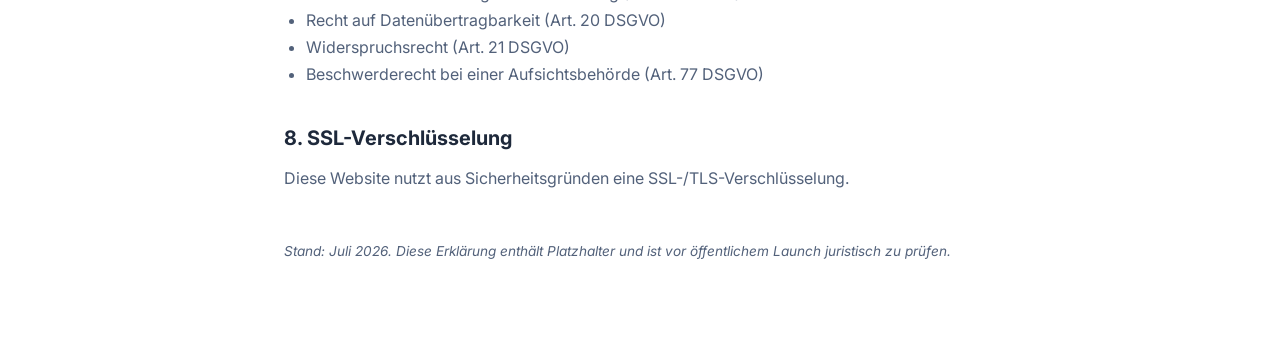
==== commit cde5c150: "fix: Re-Audit — Security-Header, Kontrastfehler, color-only Links Ergebnis eines frischen Vollaudits" ====
--- a/datenschutz.html
+++ b/datenschutz.html
@@ -22,7 +22,7 @@
   <meta name="twitter:description" content="Datenschutzerklärung der NAH-Notfall-Plattform.">
   <meta name="twitter:image" content="https://nah.jetzt/og-image.svg">
   <link href="https://fonts.googleapis.com/css2?family=Inter:wght@400;600;700;800&display=swap" rel="stylesheet">
-  <link rel="stylesheet" href="styles.css?v=4">
+  <link rel="stylesheet" href="styles.css?v=5">
   <link rel="icon" href="data:image/svg+xml,<svg xmlns='http://www.w3.org/2000/svg' viewBox='0 0 100 100'><text y='.9em' font-size='90'>🚨</text></svg>">
   <style>
     .legal { max-width: 760px; margin: 0 auto; padding: 120px 24px 80px; }
@@ -31,7 +31,7 @@
     .legal h3 { font-size: 1.05rem; font-weight: 600; margin: 20px 0 8px; }
     .legal p, .legal li { color: var(--text-muted); line-height: 1.7; }
     .legal ul { padding-left: 22px; margin: 8px 0 12px; }
-    .legal a { color: var(--accent); }
+    .legal a { color: var(--accent); text-decoration: underline; text-underline-offset: 2px; }
     .back { display: inline-block; margin-bottom: 24px; color: var(--text-muted); font-weight: 600; font-size: .9rem; }
     .back::before { content: '← '; }
   </style>
--- a/styles.css
+++ b/styles.css
@@ -16,8 +16,14 @@
   --text-muted: #52617a;
   --text-dim: #475569;
   --accent: #2563eb;
-  --accent-light: #3b82f6;
+  /* Used only for :hover states (darker than --accent, not lighter -
+     the previous --accent-light, #3b82f6, only reached ~3.68:1 contrast
+     as either white-on-bg or text-on-white and failed AA). */
+  --accent-hover: #1d4ed8;
   --accent-soft: #dbeafe;
+  /* --accent (~4.24:1) fails 4.5:1 AA on --accent-soft background; use this
+     darker variant for text/icons rendered directly on --accent-soft. */
+  --accent-on-soft: #1d4ed8;
   --accent-glow: rgba(37, 99, 235, 0.08);
   --gradient: linear-gradient(135deg, #2563eb, #0891b2, #0d9488);
   --gradient-warm: linear-gradient(135deg, #2563eb 0%, #0891b2 50%, #10b981 100%);
@@ -53,7 +59,7 @@
 }
 
 a { color: var(--accent); text-decoration: none; transition: color var(--transition); }
-a:hover { color: var(--accent-light); }
+a:hover { color: var(--accent-hover); }
 
 .skip-link {
   position: absolute; left: -9999px; top: 0;
@@ -138,7 +144,7 @@
   border-radius: 8px;
   font-weight: 600 !important;
 }
-.nav-cta:hover { background: var(--accent-light) !important; }
+.nav-cta:hover { background: var(--accent-hover) !important; }
 .nav-mobile-toggle {
   display: none;
   flex-direction: column;
@@ -256,7 +262,7 @@
   box-shadow: 0 4px 16px rgba(37,99,235,0.25);
 }
 .btn-primary:hover {
-  background: var(--accent-light);
+  background: var(--accent-hover);
   color: white;
   transform: translateY(-2px);
   box-shadow: 0 6px 24px rgba(37,99,235,0.3);
@@ -599,7 +605,7 @@
   border: 1px solid rgba(37,99,235,0.12);
   border-radius: 50px;
   font-size: 13px;
-  color: var(--accent);
+  color: var(--accent-on-soft);
   font-weight: 500;
 }
 
@@ -724,7 +730,7 @@
   border-radius: 6px;
   font-size: 12px;
   font-weight: 700;
-  color: var(--accent);
+  color: var(--accent-on-soft);
 }
 
 /* ─── CTA ──────────────────────────────────────────────────────── */
